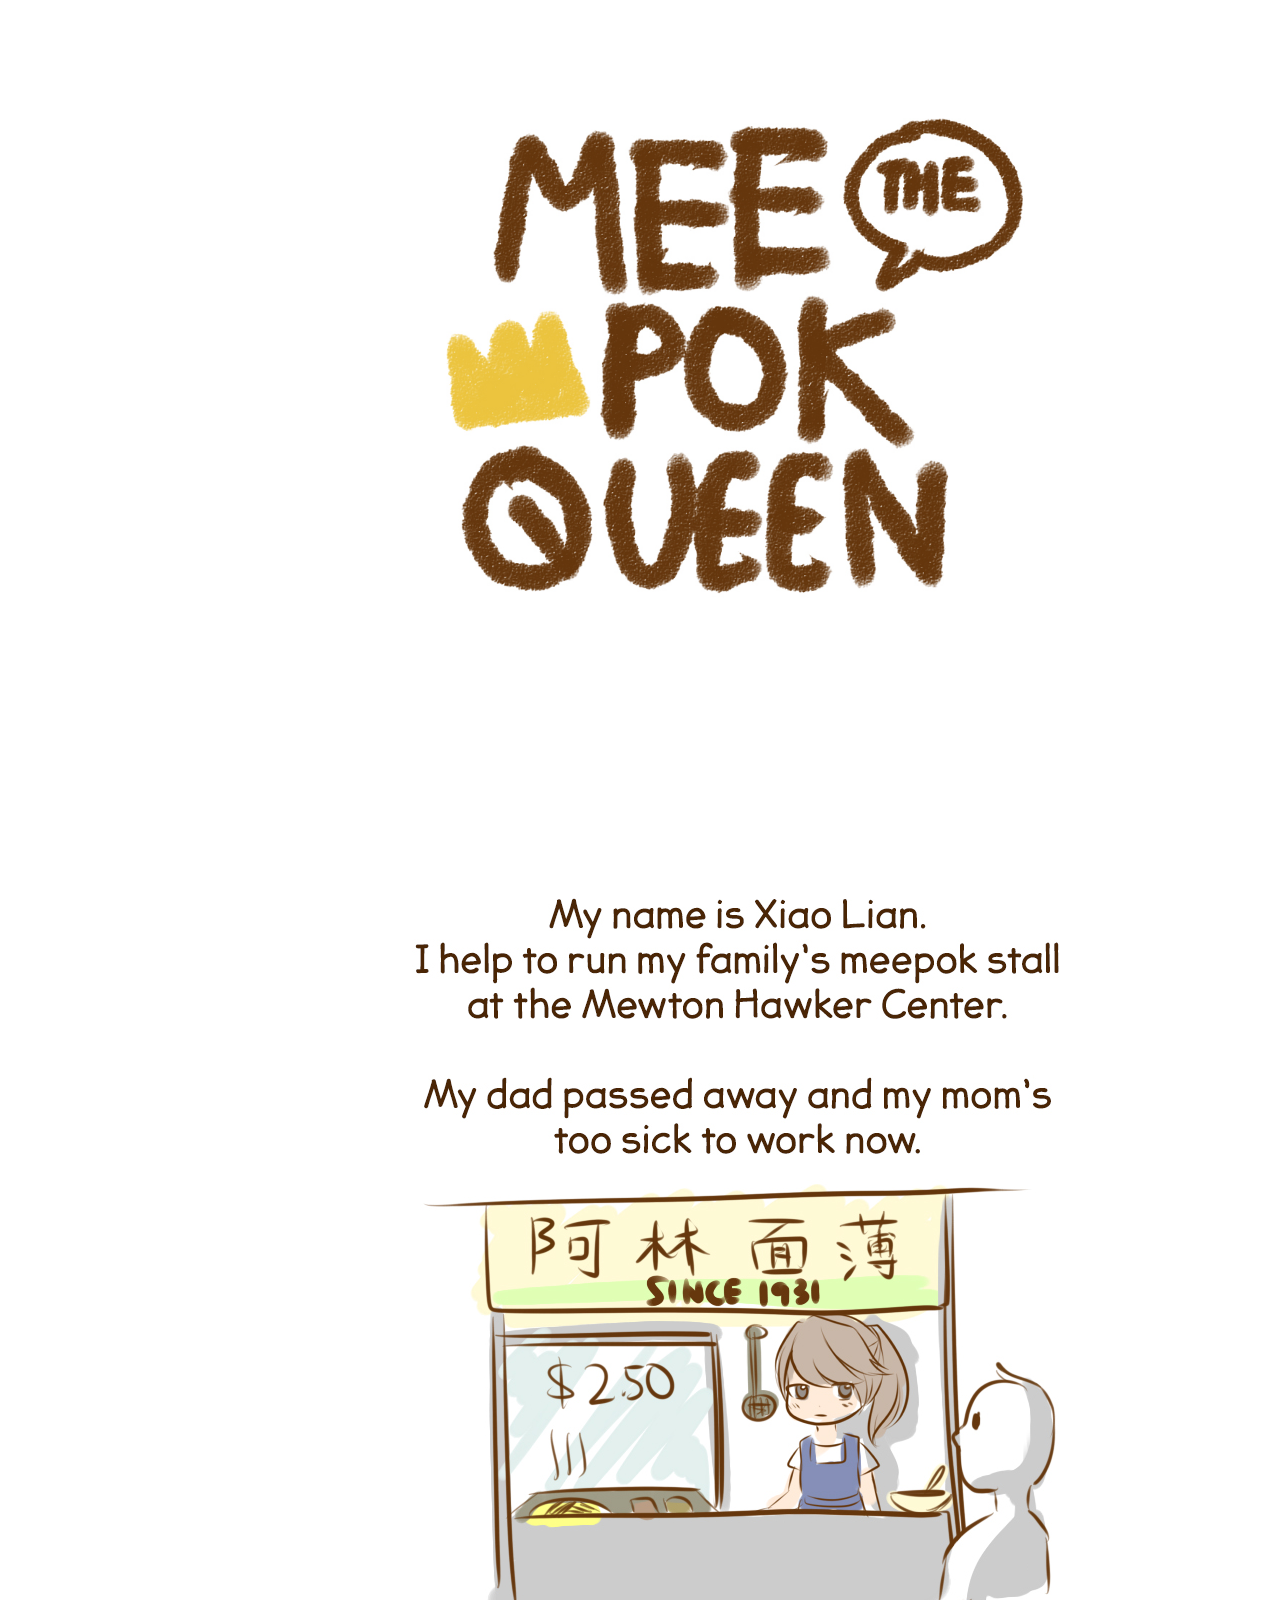
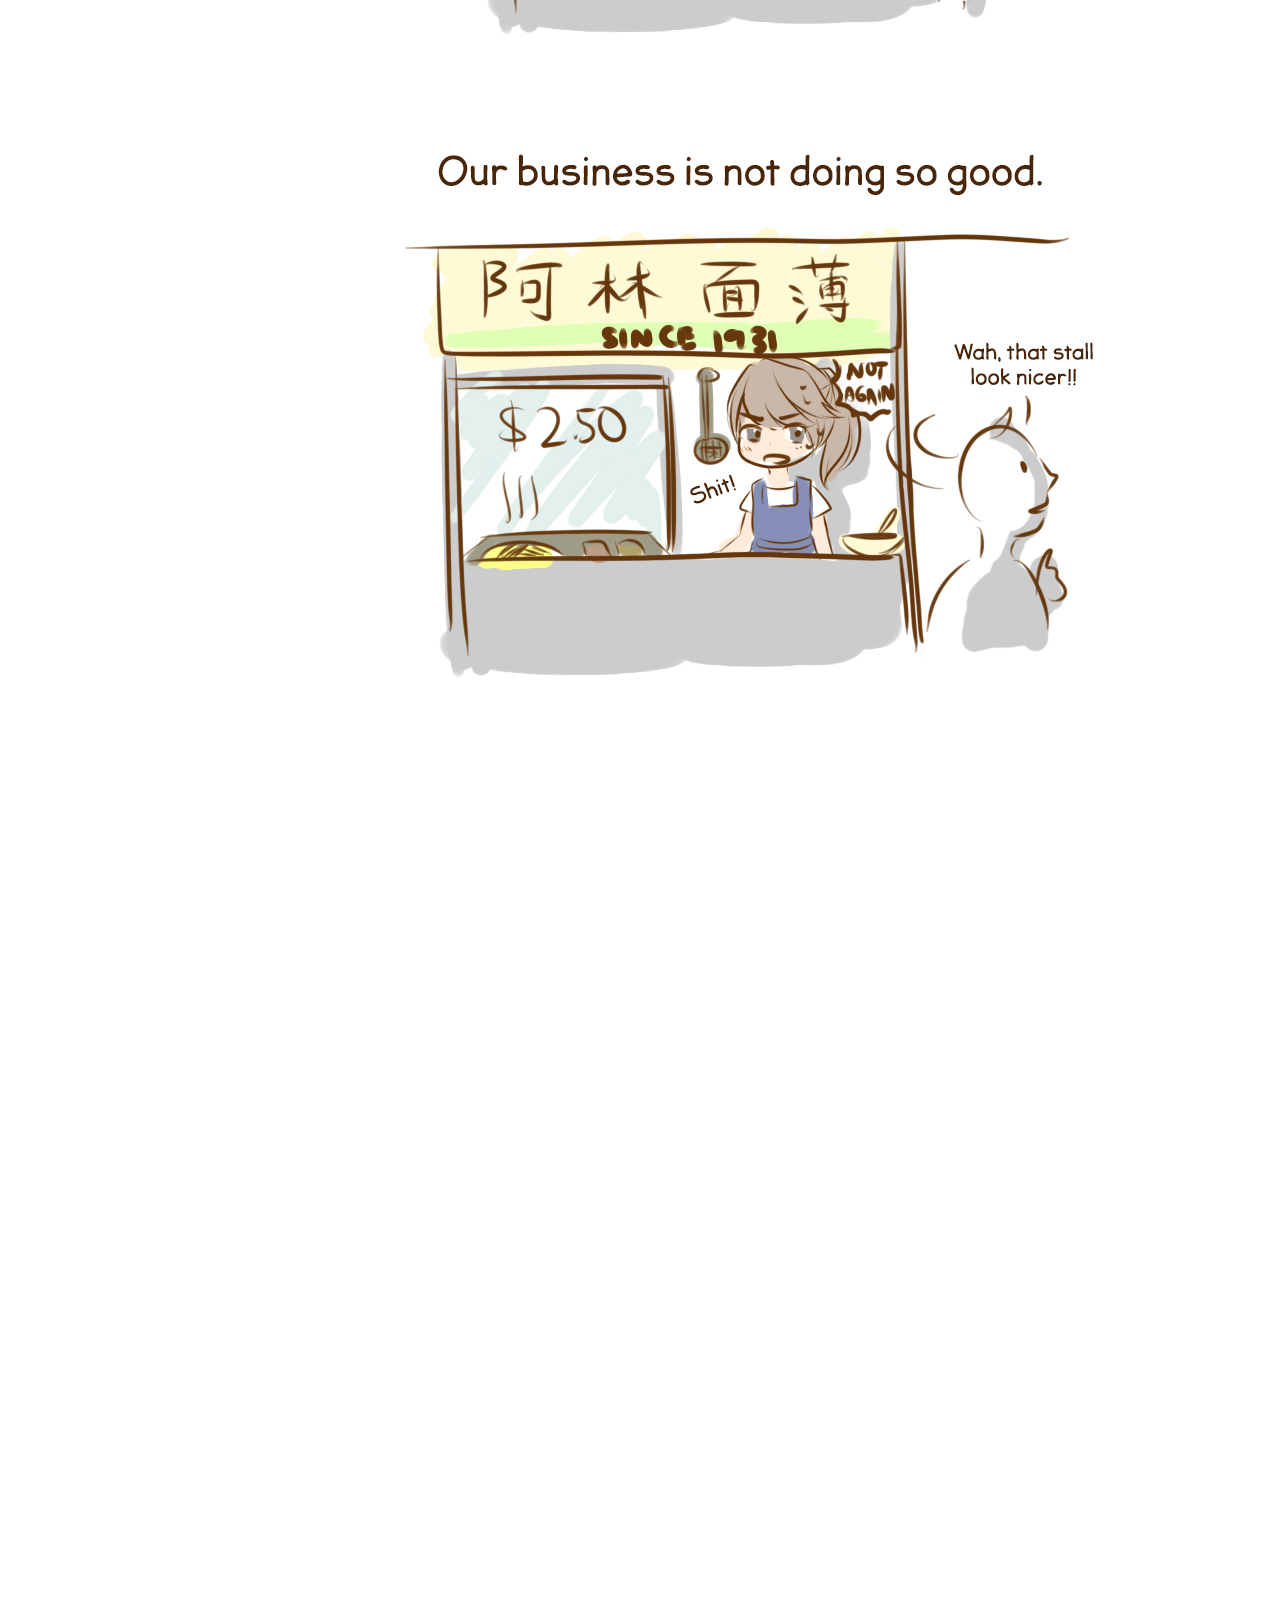
==== WEBSITE/index.html @ 3ce3138d "animations" ====
<!DOCTYPE html PUBLIC "-//W3C//DTD XHTML 1.0 Transitional//EN" "http://www.w3.org/TR/xhtml1/DTD/xhtml1-transitional.dtd">
<html xmlns="http://www.w3.org/1999/xhtml">
<head>
<link rel="stylesheet" href="_css/animate.css">

<meta http-equiv="Content-Type" content="text/html; charset=UTF-8" />
<title>Meepok Queen</title>
<style type="text/css">
@font-face {
	font-family: jollygoodsans;
	src: url(_font/JollyGoodSans-Basic.otf) format("opentype");
}

body {
	font: 14pt jollygoodsans;
	color:#600;
}

a {
	color: #600;
}

#apDiv1 {
	position: absolute;
	width: 200px;
	height: 115px;
	z-index: 1;
	left: 435px;
	top: 89px;
}
#apDiv2 {
	position: absolute;
	width: 200px;
	height: 115px;
	z-index: 2;
	left: 332px;
	top: 819px;
}
#apDiv3 {
	position: absolute;
	width: 200px;
	height: 115px;
	z-index: 3;
	left: 342px;
	top: 2404px;
}
#apDiv4 {
	position: absolute;
	width: 200px;
	height: 115px;
	z-index: 4;
	left: 346px;
	top: 4426px;
}
#apDiv5 {
	position: absolute;
	width: 200px;
	height: 115px;
	z-index: 5;
	left: 352px;
	top: 5720px;
}
#apDiv6 {
	position: absolute;
	width: 200px;
	height: 115px;
	z-index: 6;
	left: 359px;
	top: 6768px;
}
#apDiv7 {
	position: absolute;
	width: 200px;
	height: 115px;
	z-index: 7;
	top: 7940px;
	left: 428px;
}
#apDiv8 {
	position: absolute;
	width: 200px;
	height: 115px;
	z-index: 8;
	top: 9606px;
	left: 414px;
}
#apDiv9 {
	position: absolute;
	width: 200px;
	height: 115px;
	z-index: 9;
	top: 11749px;
	left: 382px;
}
#apDiv10 {
	position: absolute;
	width: 200px;
	height: 115px;
	z-index: 10;
	top: 12691px;
	left: 399px;
}

#apDiv11 {
	position: absolute;
	width: 200px;
	height: 115px;
	z-index: 11;
	left: 946px;
	top: 7172px;
}
#apDiv12 {
	position: absolute;
	width: 200px;
	height: 115px;
	z-index: 12;
	left: 447px;
	top: 16434px;
}
#apDiv13 {
	position: absolute;
	width: 200px;
	height: 115px;
	z-index: 13;
	left: 429px;
	top: 26313px;
}
#apDiv14 {
	position: absolute;
	width: 200px;
	height: 115px;
	z-index: 14;
	left: 428px;
	top: 28993px;
}
#apDiv15 {
	position: absolute;
	width: 200px;
	height: 115px;
	z-index: 15;
	left: 449px;
	top: 30645px;
}
#apDiv16 {
	position: absolute;
	width: 200px;
	height: 115px;
	z-index: 16;
	left: 453px;
	top: 34413px;
}
#apDiv17 {
	position: absolute;
	width: 200px;
	height: 115px;
	z-index: 17;
	left: 426px;
	top: 42180px;
}
#apDiv18 {
	position: absolute;
	width: 200px;
	height: 115px;
	z-index: 18;
	top: 36500px;
	left: 0px;
}
#apDiv19 {
	position: absolute;
	width: 200px;
	height: 115px;
	z-index: 19;
	left: 428px;
	top: 32px;
}
#apDiv20 {
	position: absolute;
	width: 284px;
	height: 164px;
	z-index: 1;
	left: 489px;
	top: 389px;
	background-color: white;
}
#apDiv21 {
	position: absolute;
	width: 200px;
	height: 115px;
	z-index: 18;
	left: 508px;
	top: 3463px;
}
#apDiv22 {
	position: absolute;
	width: 200px;
	height: 115px;
	z-index: 19;
	top: 3697px;
	left: 705px;
}
#apDiv23 {
	position: absolute;
	width: 200px;
	height: 115px;
	z-index: 20;
	top: 3801px;
	left: 377px;
}
#apDiv24 {
	position: absolute;
	width: 200px;
	height: 115px;
	z-index: 21;
	top: 4225px;
	left: 502px;
}
#apDiv25 {
	position: absolute;
	width: 200px;
	height: 115px;
	z-index: 22;
	top: 6758px;
	left: 400px;
}
#apDiv26 {
	position: absolute;
	width: 200px;
	height: 115px;
	z-index: 23;
	left: 766px;
	top: 6858px;
}
#apDiv27 {
	position: absolute;
	width: 200px;
	height: 115px;
	z-index: 24;
	left: 435px;
	top: 7656px;
}
#apDiv28 {
	position: absolute;
	width: 200px;
	height: 115px;
	z-index: 25;
	top: 6469px;
	left: 833px;
}
#apDiv29 {
	position: absolute;
	width: 200px;
	height: 115px;
	z-index: 26;
	top: 6196px;
	left: 363px;
}
#apDiv30 {
	position: absolute;
	width: 200px;
	height: 115px;
	z-index: 27;
	top: 12230px;
	left: 675px;
}
#apDiv31 {
	position: absolute;
	width: 200px;
	height: 115px;
	z-index: 28;
	top: 11823px;
	left: 714px;
}
#apDiv32 {
	position: absolute;
	width: 200px;
	height: 115px;
	z-index: 29;
	top: 15017px;
	left: 416px;
}
#apDiv33 {
	position: absolute;
	width: 200px;
	height: 115px;
	z-index: 30;
	top: 11613px;
	left: 376px;
}
#apDiv34 {
	position: absolute;
	width: 200px;
	height: 115px;
	z-index: 31;
	top: 13928px;
	left: 412px;
}
#apDiv35 {
	position: absolute;
	width: 200px;
	height: 115px;
	z-index: 32;
	top: 14186px;
	left: 414px;
}
#apDiv36 {
	position: absolute;
	width: 200px;
	height: 115px;
	z-index: 33;
	left: 1632px;
	top: 12890px;
}
#apDiv37 {
	position: absolute;
	width: 200px;
	height: 115px;
	z-index: 34;
	left: 442px;
	top: 15523px;
}
#apDiv38 {
	position: absolute;
	width: 184px;
	height: 82px;
	z-index: 35;
	top: 15700px;
	left: 522px;
	background-color: #FFFFFF;
	font-size: 44pt;
	font-family: simhei;
}
#apDiv39 {
	position: absolute;
	width: 200px;
	height: 115px;
	z-index: 36;
	top: 27102px;
	left: 476px;
}
#apDiv40 {
	position: absolute;
	width: 200px;
	height: 115px;
	z-index: 37;
	top: 27194px;
	left: 654px;
}
#apDiv41 {
	position: absolute;
	width: 200px;
	height: 115px;
	z-index: 38;
	top: 27488px;
	left: 1034px;
}
#apDiv42 {
	position: absolute;
	width: 802px;
	height: 529px;
	z-index: 30;
	left: 434px;
	top: 27048px;
	background-color: #FFFFFF;
}
#apDiv43 {
	position: absolute;
	width: 200px;
	height: 115px;
	z-index: 39;
	left: 432px;
	top: 17604px;
}
#apDiv44 {
	position: absolute;
	width: 200px;
	height: 115px;
	z-index: 40;
	left: 472px;
	top: 18514px;
}
#apDiv45 {
	position: absolute;
	width: 200px;
	height: 115px;
	z-index: 41;
	left: 444px;
	top: 20204px;
}
#apDiv46 {
	position: absolute;
	width: 200px;
	height: 115px;
	z-index: 42;
	left: 438px;
	top: 21186px;
}
#apDiv47 {
	position: absolute;
	width: 200px;
	height: 115px;
	z-index: 43;
	left: 468px;
	top: 22600px;
}
#apDiv48 {
	position: absolute;
	width: 200px;
	height: 115px;
	z-index: 44;
	left: 456px;
	top: 23588px;
}
#apDiv49 {
	position: absolute;
	width: 200px;
	height: 115px;
	z-index: 45;
	left: 586px;
	top: 24614px;
}
#apDiv50 {
	position: absolute;
	width: 200px;
	height: 115px;
	z-index: 46;
	left: 498px;
	top: 25166px;
}
#apDiv51 {
	position: absolute;
	width: 200px;
	height: 115px;
	z-index: 47;
	left: 455px;
	top: 29057px;
}
#apDiv52 {
	position: absolute;
	width: 200px;
	height: 115px;
	z-index: 48;
	left: 455px;
	top: 30000px;
}
#apDiv53 {
	position: absolute;
	width: 200px;
	height: 115px;
	z-index: 49;
	left: 455px;
	top: 31000px;
}
#apDiv54 {
	position: absolute;
	width: 200px;
	height: 115px;
	z-index: 50;
	left: 463px;
	top: 32192px;
}
#apDiv55 {
	position: absolute;
	width: 200px;
	height: 115px;
	z-index: 51;
	left: 455px;
	top: 34000px;
}
#apDiv56 {
	position: absolute;
	width: 200px;
	height: 115px;
	z-index: 52;
	left: 455px;
	top: 35500px;
}
#apDiv57 {
	position: absolute;
	width: 200px;
	height: 115px;
	z-index: 53;
	left: 455px;
	top: 37000px;
}
#apDiv58 {
	position: absolute;
	width: 200px;
	height: 115px;
	z-index: 54;
	left: 455px;
	top: 38500px;
}
#apDiv59 {
	position: absolute;
	width: 200px;
	height: 115px;
	z-index: 55;
	left: 455px;
	top: 39800px;
}
#apDiv60 {
	position: absolute;
	width: 200px;
	height: 115px;
	z-index: 56;
	left: 455px;
	top: 41000px;
}
#apDiv61 {
	position: absolute;
	width: 200px;
	height: 115px;
	z-index: 57;
	left: 340px;
	top: 1736px;
}
#apDiv62 {
	position: absolute;
	width: 200px;
	height: 115px;
	z-index: 58;
	left: 483px;
	top: 8636px;
}
</style>
<script type="text/javascript" src="_scripts/jQuery.js"> </script>
<script type="text/javascript" src="_scripts/ion.sound.min.js"> </script>
<script type="text/javascript"> 
//FUNCTION to update viewport location
function updateScroll() {
	minTop = $(document).scrollTop();
	maxTop = minTop + $(window).height();
	minLeft = $(document).scrollLeft();
	maxLeft = minLeft + $(window).width();
}

//FUNCTION that returns true if entire div is in viewport
function appears(div) {
	var ele = $("#"+div);
    if (
        (ele.offset().top >= minTop && ele.offset().top + ele.height() < maxTop) &&
        (ele.offset().left >= minLeft && ele.offset().left + ele.width() < maxLeft)
    ){
		return true;
	}
	else {
		return false;
	}
}

//FUNCTION to trigger sounds once
function soundTrig(div,sound) {
	//Generate namespace based on div and sound name
	var ns = "scroll."+div+sound;
	//Bind scroll function with unique namespace (scroll.divsound)
	$(window).bind(ns, function() {
	   //Check if the top of the div has been reached. If so, then...
	   if( appears(div) ) {
		   //Play sound
		   ion.sound.play(sound);
		   //Unbind this particular scroll function so it does not keep playing
		   $(window).unbind(ns);
	   }
	});
}

//Establish variables for scroll locations
var minTop, maxTop, minLeft, maxLeft;
//Bind updateScroll to fire every time user scrolls
$(window).scroll(updateScroll);

//Sound files specified here. Put all sounds in a subfolder of _sounds/ , they should all be mp3s.
//My sounds were from: http://www.freesound.org/people/Spol/sounds/77199/ and http://www.freesound.org/people/Npeo/sounds/203121/

ion.sound({
    sounds: [
        //EDIT THIS PART. Each sound needs to have its own entry, as below.  If a sound is from the file "hiphop.mp3", the name is simply "hiphop" (without the .mp3)
		{
            name: "hiphop",
            volume: 0.5,
            preload: true
        },
		//Hiphop sound entry ends above this line.
		{
            name: "meow",
            volume: 0.5,
            preload: true
        }
		//Meow sound entry ends above this line. 
    ],
    volume: 0.5,
    path: "_sounds/",
    preload: true
});

//EDIT THIS PART- adding the line soundTrig("testingdiv","hiphop"); tells the script to play "hiphop.mp3" when the div with id "testingdiv" is scrolled to.
//Note that you should NOT put the # when specifying the div, and should NOT put the .mp3 when specifying the sound file
soundTrig("apDiv1","hiphop");
soundTrig("apDiv2","meow");
soundTrig("apDiv3","meow");

</script>
</head>

<body>
<div id="hi">
<div id="apDiv1" class="wow rollIn"><img src="_images/MeePok Queen Title.jpg" width="591" height="557" /></div>
<div id="apDiv2" class="wow fadeIn" data-wow-offset="50" data-wow-duration="1.2s"><img src="_images/1.jpg" width="818" height="1546" /></div>
<div id="apDiv61" class="wow fadeIn"><img src="_images/2.jpg" width="818" height="586" /></div>
<div id="apDiv3" class="wow fadeIn"><img src="_images/Animated Queue/animated queue 1.jpg" width="818" height="1961" /></div>
<div id="apDiv21" class="wow fadeInUp"><img src="_images/Animated Queue/animated queue 2.png" /></div>
<div id="apDiv22" class="wow fadeInUp"><img src="_images/Animated Queue/animated queue 3.png" /></div>
<div id="apDiv23" class="wow fadeInLeft" data-wow-delay="1s"><img src="_images/Animated Queue/animated queue 4.png" /></div>
<div id="apDiv24" class="wow fadeInUp" data-wow-delay="0.3s"><img src="_images/Animated Queue/animated queue 5.png" /></div>
<div id="apDiv4" class="wow fadeIn" data-wow-offset="50" data-wow-duration="1.2s"><img src="_images/3.jpg" width="818" height="1241" /></div>
<div id="apDiv5" class="wow fadeIn" data-wow-offset="50" data-wow-duration="1.2s"><img src="_images/Animated Damnit Bong/Animated dammnitbong.jpg" width="818" height="977" /></div>
<div id="apDiv28" class="wow tada"><img src="_images/Animated Damnit Bong/Bong.png" /></div>
<div id="apDiv29" class="wow tada"><img src="_images/Animated Damnit Bong/Impact.png" /></div>
<div id="apDiv6" class="wow fadeIn" data-wow-offset="50" data-wow-duration="1.2s"><img src="_images/Animated Ghost/animated ghost.jpg" width="818" height="983" /></div>
<div id="apDiv25" class="wow fadeIn" data-wow-duration="1.3s"><img src="_images/Animated Ghost/myfamilymeepok.png" /></div>
<div id="apDiv26" class="wow fadeIn" data-wow-duration="1.5s"><img src="_images/Animated Ghost/is reallysobad meh.png" /></div>
<div id="apDiv27" class="wow fadeIn" data-wow-offset="50" data-wow-duration="1.5s"><img src="_images/Animated Ghost/whydoi.png" /></div>
<div id="apDiv11" class="wow fadeInUp" data-wow-duration="2s"><img src="_images/Animated Ghost/animated ghost.png" width="181" height="261" /></div>

<div id="apDiv7" class="wow fadeIn" data-wow-offset="50" data-wow-duration="2s"><img src="_images/6.jpg" width="692" height="1595" /></div>
<div id="apDiv62" class="wow hinge" data-wow-offset="50" data-wow-duration="4s"><img src="_images/6.1.jpg" width="621" height="177" /></div>
<div id="apDiv8" class="wow fadeIn" data-wow-offset="50" data-wow-duration="1.2s"><img src="_images/7.jpg" width="740" height="1989" /></div>
<div id="apDiv9" class="wow fadeIn" data-wow-offset="50" data-wow-duration="1.2s"><img src="_images/Animated Spit/Animated Spit.jpg" width="803" height="913" /></div>
<div id="apDiv30" class="wow zoomInLeft" data-wow-offset="100"><img src="_images/Animated Spit/spit.png" /></div>
<div id="apDiv33" class="wow bounceInDown" data-wow-offset="200"><img src="_images/thisisdisgusting.png" /></div>
<div id="apDiv31" class="wow tada" data-wow-offset="100"><img src="_images/Animated Spit/bleaurgh.png" /></div>
<div id="apDiv32" class="wow bounceInDown"><img src="_images/Animated Spit/isthat.png" /></div>
<div id="apDiv34" class="wow bounceInDown"><img src="_images/Animated Spit/WHAT.png" /></div>
<div id="apDiv35" class="wow fadeIn"><img src="_images/Animated Spit/what2.png" /></div>
<div id="apDiv37" class="wow fadeIn"><img src="_images/Animated Spit/what3.png" /></div>
<div id="apDiv38" class="wow pulse" data-wow-iteration="3"> 你好！</div>
<div id="apDiv10" class="wow fadeIn" data-wow-duration="1.2s"><img src="_images/9.jpg" width="782" height="1183" /></div>
<div id="apDiv12" class="wow fadeIn" data-wow-duration="1.5s"><img src="_images/meepokqueen3_01.jpg" width="794" height="834" /></div>
<div id="apDiv43" class="wow fadeIn"><img src="_images/meepokqueen3_02.jpg" width="813" height="660" /></div>
<div id="apDiv44" class="wow fadeIn"><img src="_images/meepokqueen3_03.jpg" width="765" height="1356" /></div>
<div id="apDiv45" class="wow fadeIn"><img src="_images/meepokqueen3_04.jpg" width="818" height="807" /></div>
<div id="apDiv46" class="wow fadeIn"><img src="_images/meepokqueen3_05.jpg" width="818" height="1082" /></div>
<div id="apDiv47" class="wow fadeIn"><img src="_images/meepokqueen3_06.jpg" width="818" height="751" /></div>
<div id="apDiv48" class="wow fadeIn"><img src="_images/meepokqueen3_07.jpg" width="818" height="817" /></div>
<div id="apDiv49" class="wow fadeIn"><img src="_images/meepokqueen3_08.jpg" width="527" height="408" /></div>
<div id="apDiv50" class="wow fadeIn"><img src="_images/meepokqueen3_09.jpg" width="716" height="821" /></div>
<div id="apDiv13" class="wow fadeIn" data-wow-duration="1.2s"><img src="_images/meepokqueen4.jpg" width="818" height="2577" /></div>
<div id="apDiv42"></div>
<div id="apDiv39" class="wow fadeInDown" data-wow-offset ="50"data-wow-duration="1.2s"><img src="_images/Animated Ramly Appears/1.png" /></div>
<div id="apDiv40" class="wow bounceInDown" data-wow-offset ="100"data-wow-duration="1.7s" ><img src="_images/Animated Ramly Appears/2.png" /></div>
<div id="apDiv41" class="wow fadeInDown" data-wow-offset ="150"data-wow-duration="1.9s"><img src="_images/Animated Ramly Appears/3.png" /></div>
<div id="apDiv51" class="wow fadeIn"><img src="_images/meepokqueen5_01.jpg" width="818" height="828" /></div>
<div id="apDiv52" class="wow fadeIn"><img src="_images/meepokqueen5_02.jpg" width="818" height="828" /></div>
<div id="apDiv53" class="wow fadeIn"><img src="_images/meepokqueen5_03.jpg" width="818" height="925" /></div>
<div id="apDiv54" class="wow fadeIn"><img src="_images/meepokqueen6_01.jpg" width="818" height="1477" /></div>
<div id="apDiv55" class="wow fadeIn"><img src="_images/meepokqueen6_02.jpg" width="818" height="1097" /></div>
<div id="apDiv56" class="wow fadeIn"><img src="_images/meepokqueen6_03.jpg" width="818" height="1056" /></div>
<div id="apDiv57" class="wow fadeIn"><img src="_images/meepokqueen7_01.jpg" width="818" height="1027" /></div>
<div id="apDiv58" class="wow fadeIn"><img src="_images/meepokqueen7_02.jpg" width="818" height="1027" /></div>
<div id="apDiv59" class="wow fadeIn"><img src="_images/meepokqueen7_03.jpg" width="818" height="1027" /></div>
<div id="apDiv60" class="wow fadeIn"><img src="_images/meepokqueen7_04.jpg" width="818" height="1027" /></div>

<div id="apDiv17" class="wow fadeIn" data-wow-offset="50" data-wow-duration="1.2s"><img src="_images/makethechoice.jpg" width="818" height="701" />
  <div id="apDiv20" class="wow fadeInDown" data-wow-delay="1.8s">
  	<a href="branch1.html">a) I have to take care of my mother.</a><P>
  	<a href="branch2.html">b) I must study for 'A' Levels.</a><P>
  	<a href="branch3.html">c) I need to continue operating my meepok stall.</a>
  
  </div>
</div>

</div>

<script src="_js/wow.min.js"></script>

<script>
new WOW().init();
</script>
</body>


</html>
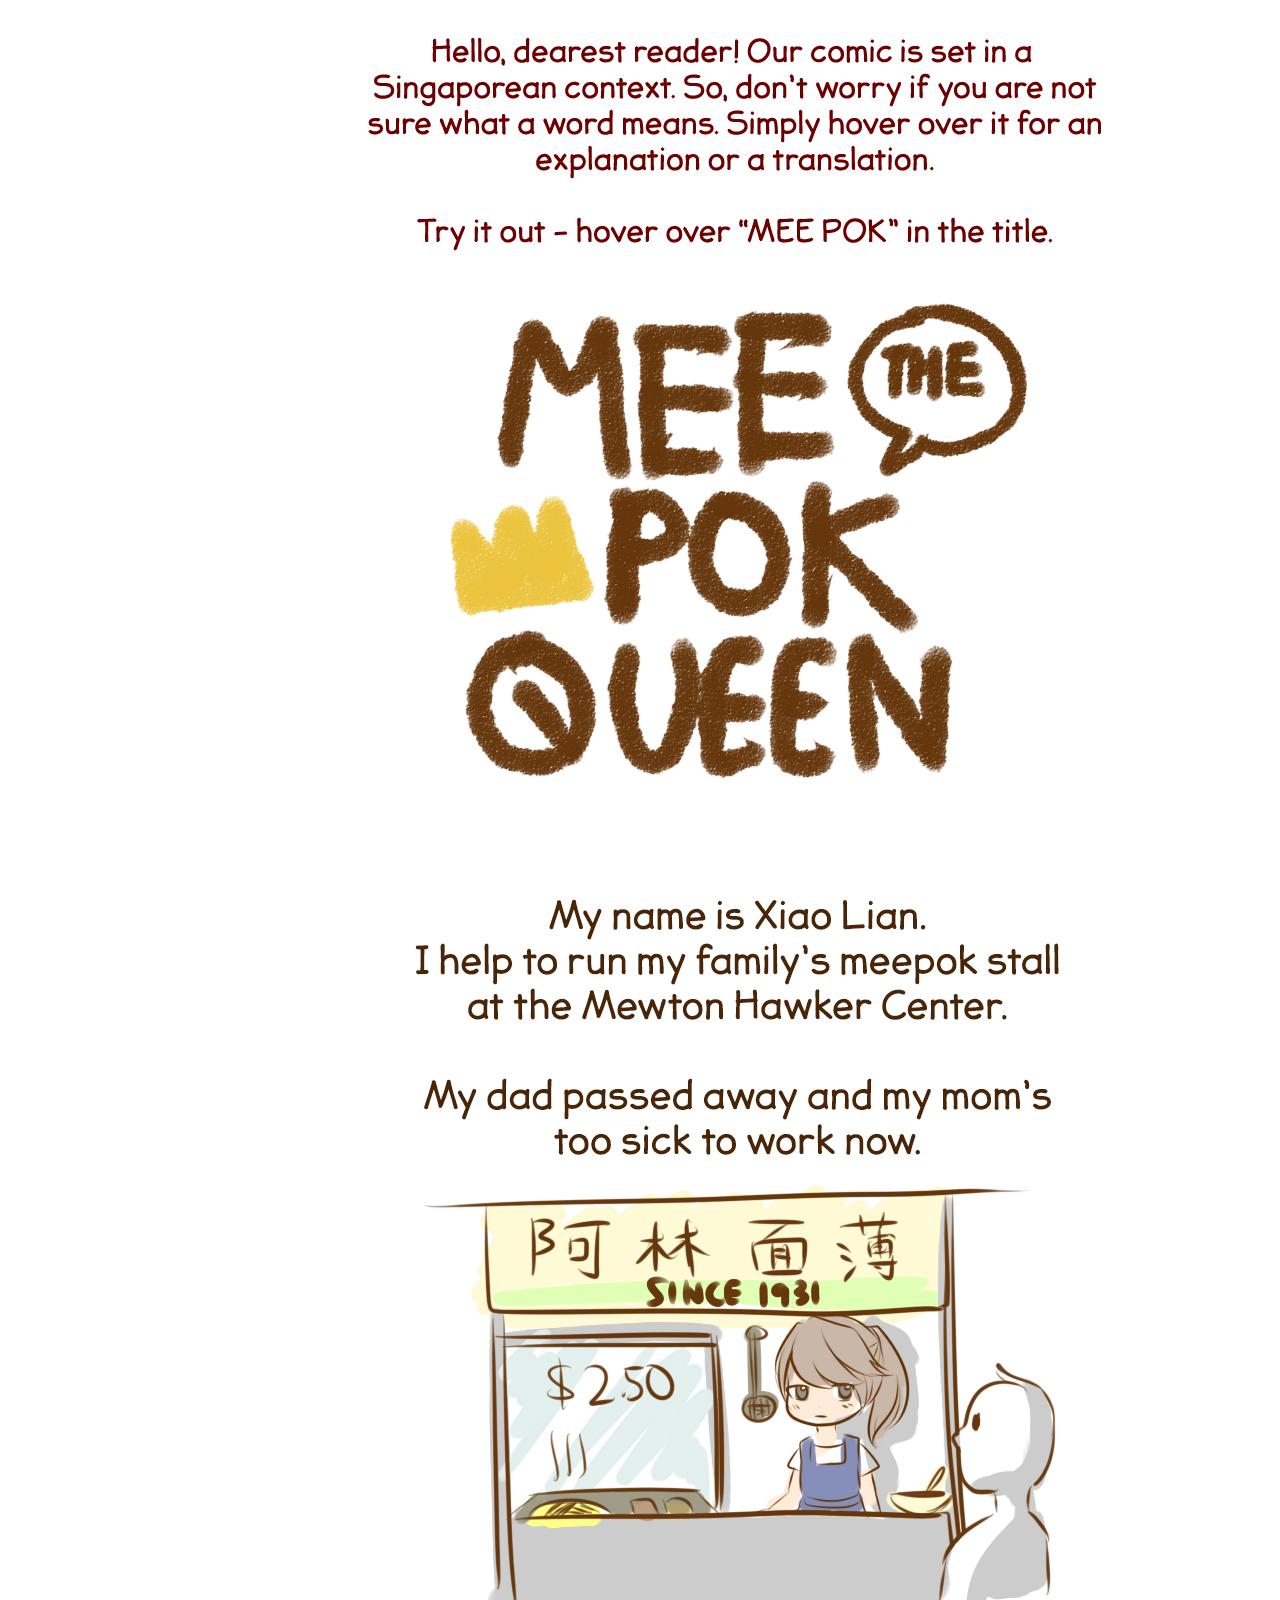
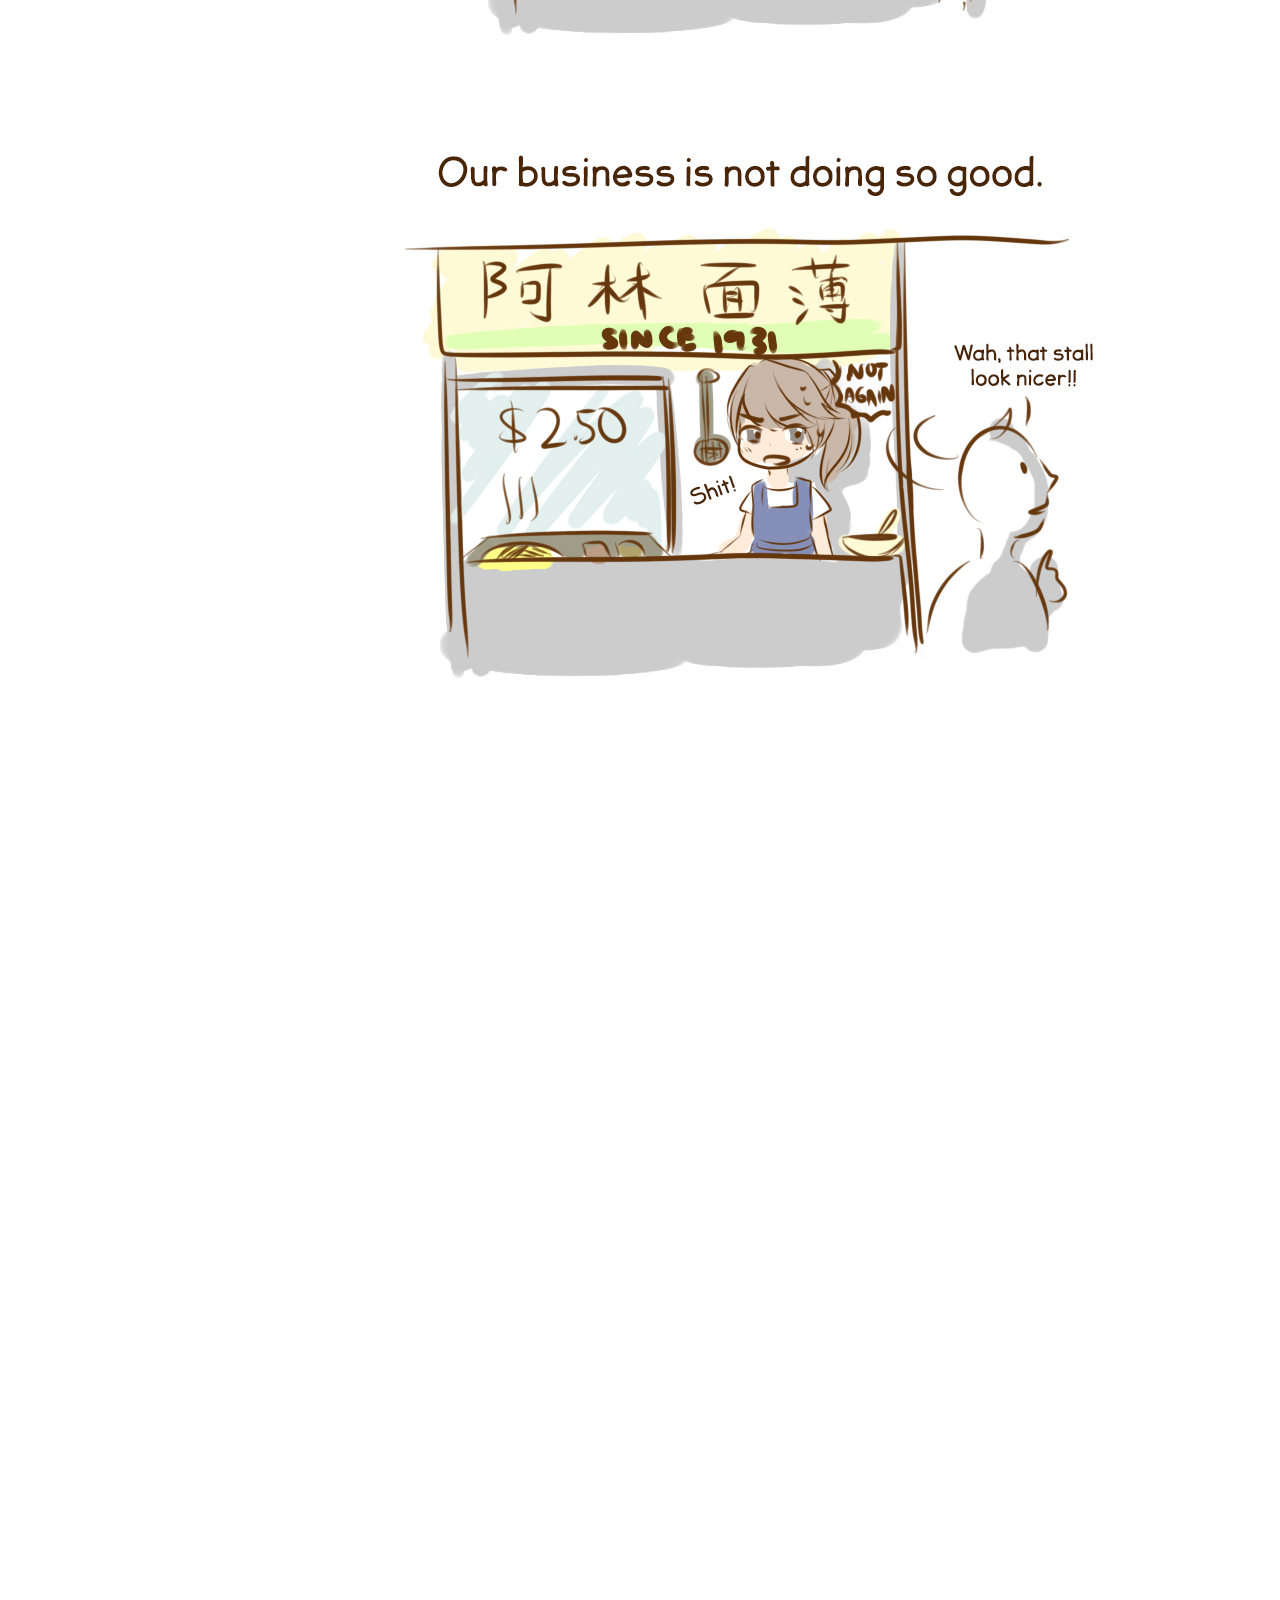
==== commit b54149c3: "branchmerged 2, tooltips and some website edits" ====
--- a/WEBSITE/index.html
+++ b/WEBSITE/index.html
@@ -2,6 +2,7 @@
 <html xmlns="http://www.w3.org/1999/xhtml">
 <head>
 <link rel="stylesheet" href="_css/animate.css">
+<link rel="stylesheet" href="_css/hint.min.css" />
 
 <meta http-equiv="Content-Type" content="text/html; charset=UTF-8" />
 <title>Meepok Queen</title>
@@ -12,7 +13,7 @@
 }
 
 body {
-	font: 14pt jollygoodsans;
+	font: 15pt jollygoodsans;
 	color:#600;
 }
 
@@ -25,8 +26,8 @@
 	width: 200px;
 	height: 115px;
 	z-index: 1;
-	left: 435px;
-	top: 89px;
+	left: 439px;
+	top: 274px;
 }
 #apDiv2 {
 	position: absolute;
@@ -34,7 +35,7 @@
 	height: 115px;
 	z-index: 2;
 	left: 332px;
-	top: 819px;
+	top: 820px;
 }
 #apDiv3 {
 	position: absolute;
@@ -511,7 +512,7 @@
 	width: 200px;
 	height: 115px;
 	z-index: 57;
-	left: 340px;
+	left: 333px;
 	top: 1736px;
 }
 #apDiv62 {
@@ -519,8 +520,89 @@
 	width: 200px;
 	height: 115px;
 	z-index: 58;
-	left: 483px;
-	top: 8636px;
+	left: 473px;
+	top: 8631px;
+}
+#apDiv63 {
+	position: absolute;
+	width: 200px;
+	height: 115px;
+	z-index: 59;
+	left: 427px;
+	top: 28032px;
+}
+#apDiv64 {
+	position: absolute;
+	width: 200px;
+	height: 115px;
+	z-index: 60;
+	left: 852px;
+	top: 10040px;
+}
+#apDiv65 {
+	position: absolute;
+	width: 200px;
+	height: 115px;
+	z-index: 61;
+	left: 802px;
+	top: 2618px;
+}
+#apDiv66 {
+	position: absolute;
+	width: 160px;
+	height: 79px;
+	z-index: 62;
+	left: 823px;
+	top: 30436px;
+}
+#apDiv67 {
+	position: absolute;
+	width: 200px;
+	height: 115px;
+	z-index: 63;
+	left: 541px;
+	top: 37142px;
+}
+#apDiv68 {
+	position: absolute;
+	width: 452px;
+	height: 326px;
+	z-index: 64;
+	left: 482px;
+	top: 301px;
+}
+#apDiv69 {
+	position: absolute;
+	width: 200px;
+	height: 115px;
+	z-index: 65;
+	left: 327px;
+	top: 14px;
+}
+#apDiv70 {
+	position: absolute;
+	width: 510px;
+	height: 167px;
+	z-index: 66;
+	left: 520px;
+	top: 8640px;
+	background-color: #FFFFFF;
+}
+#apDiv71 {
+	position: absolute;
+	width: 200px;
+	height: 115px;
+	z-index: 66;
+	left: 892px;
+	top: 2504px;
+}
+#apDiv72 {
+	position: absolute;
+	width: 200px;
+	height: 115px;
+	z-index: 67;
+	left: 510px;
+	top: 15686px;
 }
 </style>
 <script type="text/javascript" src="_scripts/jQuery.js"> </script>
@@ -576,17 +658,37 @@
     sounds: [
         //EDIT THIS PART. Each sound needs to have its own entry, as below.  If a sound is from the file "hiphop.mp3", the name is simply "hiphop" (without the .mp3)
 		{
-            name: "hiphop",
+            name: "crowdtalking",
             volume: 0.5,
             preload: true
         },
 		//Hiphop sound entry ends above this line.
 		{
-            name: "meow",
+            name: "whack",
+            volume: 1.0,
+            preload: true
+        },
+		//Meow sound entry ends above this line. 
+	   {
+            name: "slurp",
             volume: 0.5,
             preload: true
+        },
+		/*{
+            name: "spit",
+            volume: 0.5,
+            preload: true
+        },*/
+		{
+            name: "cameraclicks",
+            volume: 0.5,
+            preload: true
+        },
+		{
+            name: "pop",
+            volume: 1.0,
+            preload: true
         }
-		//Meow sound entry ends above this line. 
     ],
     volume: 0.5,
     path: "_sounds/",
@@ -595,25 +697,31 @@
 
 //EDIT THIS PART- adding the line soundTrig("testingdiv","hiphop"); tells the script to play "hiphop.mp3" when the div with id "testingdiv" is scrolled to.
 //Note that you should NOT put the # when specifying the div, and should NOT put the .mp3 when specifying the sound file
-soundTrig("apDiv1","hiphop");
-soundTrig("apDiv2","meow");
-soundTrig("apDiv3","meow");
+soundTrig("apDiv65","crowdtalking");
+soundTrig("apDiv29","whack");
+soundTrig("apDiv64","slurp");
+soundTrig("apDiv30","spit");
+soundTrig("apDiv63","cameraclicks");
+soundTrig("apDiv66","pop");
+soundTrig("apDiv67","crowdtalking");
 
 </script>
 </head>
 
 <body>
 <div id="hi">
-<div id="apDiv1" class="wow rollIn"><img src="_images/MeePok Queen Title.jpg" width="591" height="557" /></div>
-<div id="apDiv2" class="wow fadeIn" data-wow-offset="50" data-wow-duration="1.2s"><img src="_images/1.jpg" width="818" height="1546" /></div>
-<div id="apDiv61" class="wow fadeIn"><img src="_images/2.jpg" width="818" height="586" /></div>
-<div id="apDiv3" class="wow fadeIn"><img src="_images/Animated Queue/animated queue 1.jpg" width="818" height="1961" /></div>
+<div id="apDiv69" class="wow fadeInDown"><img src="_images/preface.png" /></div>
+<div id="apDiv1" class="wow fadeInUp"><img src="_images/MeePok Queen Title.jpg" width="591" height="557" /></div>
+<div id="apDiv68" class="hint--rounded hint--top" data-hint="A popular Singapore noodle dish, served with minced meat, meatballs, fishcake and lettuce."></div>
+<div id="apDiv2" class="wow fadeIn" data-wow-offset="50" data-wow-duration="2.0s"><img src="_images/1.jpg" width="818" height="1546" /></div>
+<div id="apDiv3" class="wow fadeIn"><img src="_images/Animated Queue/animated queue 1.jpg" width="818" height="1961" /></div><div id="apDiv65"></div>
+<div id="apDiv71" class="hint--rounded hint--top" data-hint="Another Singaporean noodle dish, served with meat dumplings."></div>
 <div id="apDiv21" class="wow fadeInUp"><img src="_images/Animated Queue/animated queue 2.png" /></div>
 <div id="apDiv22" class="wow fadeInUp"><img src="_images/Animated Queue/animated queue 3.png" /></div>
 <div id="apDiv23" class="wow fadeInLeft" data-wow-delay="1s"><img src="_images/Animated Queue/animated queue 4.png" /></div>
 <div id="apDiv24" class="wow fadeInUp" data-wow-delay="0.3s"><img src="_images/Animated Queue/animated queue 5.png" /></div>
-<div id="apDiv4" class="wow fadeIn" data-wow-offset="50" data-wow-duration="1.2s"><img src="_images/3.jpg" width="818" height="1241" /></div>
-<div id="apDiv5" class="wow fadeIn" data-wow-offset="50" data-wow-duration="1.2s"><img src="_images/Animated Damnit Bong/Animated dammnitbong.jpg" width="818" height="977" /></div>
+<div id="apDiv4" class="wow fadeIn"data-wow-duration="1.2s"><img src="_images/3.jpg" width="818" height="1241" /></div>
+<div id="apDiv5" class="wow fadeIn" data-wow-duration="1.2s"><img src="_images/Animated Damnit Bong/Animated dammnitbong.jpg" width="818" height="977" /></div>
 <div id="apDiv28" class="wow tada"><img src="_images/Animated Damnit Bong/Bong.png" /></div>
 <div id="apDiv29" class="wow tada"><img src="_images/Animated Damnit Bong/Impact.png" /></div>
 <div id="apDiv6" class="wow fadeIn" data-wow-offset="50" data-wow-duration="1.2s"><img src="_images/Animated Ghost/animated ghost.jpg" width="818" height="983" /></div>
@@ -621,9 +729,8 @@
 <div id="apDiv26" class="wow fadeIn" data-wow-duration="1.5s"><img src="_images/Animated Ghost/is reallysobad meh.png" /></div>
 <div id="apDiv27" class="wow fadeIn" data-wow-offset="50" data-wow-duration="1.5s"><img src="_images/Animated Ghost/whydoi.png" /></div>
 <div id="apDiv11" class="wow fadeInUp" data-wow-duration="2s"><img src="_images/Animated Ghost/animated ghost.png" width="181" height="261" /></div>
-
+<div id="apDiv64"></div>
 <div id="apDiv7" class="wow fadeIn" data-wow-offset="50" data-wow-duration="2s"><img src="_images/6.jpg" width="692" height="1595" /></div>
-<div id="apDiv62" class="wow hinge" data-wow-offset="50" data-wow-duration="4s"><img src="_images/6.1.jpg" width="621" height="177" /></div>
 <div id="apDiv8" class="wow fadeIn" data-wow-offset="50" data-wow-duration="1.2s"><img src="_images/7.jpg" width="740" height="1989" /></div>
 <div id="apDiv9" class="wow fadeIn" data-wow-offset="50" data-wow-duration="1.2s"><img src="_images/Animated Spit/Animated Spit.jpg" width="803" height="913" /></div>
 <div id="apDiv30" class="wow zoomInLeft" data-wow-offset="100"><img src="_images/Animated Spit/spit.png" /></div>
@@ -634,6 +741,7 @@
 <div id="apDiv35" class="wow fadeIn"><img src="_images/Animated Spit/what2.png" /></div>
 <div id="apDiv37" class="wow fadeIn"><img src="_images/Animated Spit/what3.png" /></div>
 <div id="apDiv38" class="wow pulse" data-wow-iteration="3"> 你好！</div>
+<div id="apDiv72" class="hint--rounded hint--top" data-hint="Hello!"></div>
 <div id="apDiv10" class="wow fadeIn" data-wow-duration="1.2s"><img src="_images/9.jpg" width="782" height="1183" /></div>
 <div id="apDiv12" class="wow fadeIn" data-wow-duration="1.5s"><img src="_images/meepokqueen3_01.jpg" width="794" height="834" /></div>
 <div id="apDiv43" class="wow fadeIn"><img src="_images/meepokqueen3_02.jpg" width="813" height="660" /></div>
@@ -645,17 +753,20 @@
 <div id="apDiv49" class="wow fadeIn"><img src="_images/meepokqueen3_08.jpg" width="527" height="408" /></div>
 <div id="apDiv50" class="wow fadeIn"><img src="_images/meepokqueen3_09.jpg" width="716" height="821" /></div>
 <div id="apDiv13" class="wow fadeIn" data-wow-duration="1.2s"><img src="_images/meepokqueen4.jpg" width="818" height="2577" /></div>
+<div id="apDiv63"><img src="_images/meepokqueen4_01.jpg" width="818" height="291" /></div>
 <div id="apDiv42"></div>
 <div id="apDiv39" class="wow fadeInDown" data-wow-offset ="50"data-wow-duration="1.2s"><img src="_images/Animated Ramly Appears/1.png" /></div>
 <div id="apDiv40" class="wow bounceInDown" data-wow-offset ="100"data-wow-duration="1.7s" ><img src="_images/Animated Ramly Appears/2.png" /></div>
 <div id="apDiv41" class="wow fadeInDown" data-wow-offset ="150"data-wow-duration="1.9s"><img src="_images/Animated Ramly Appears/3.png" /></div>
 <div id="apDiv51" class="wow fadeIn"><img src="_images/meepokqueen5_01.jpg" width="818" height="828" /></div>
 <div id="apDiv52" class="wow fadeIn"><img src="_images/meepokqueen5_02.jpg" width="818" height="828" /></div>
+<div id="apDiv66"></div>
 <div id="apDiv53" class="wow fadeIn"><img src="_images/meepokqueen5_03.jpg" width="818" height="925" /></div>
 <div id="apDiv54" class="wow fadeIn"><img src="_images/meepokqueen6_01.jpg" width="818" height="1477" /></div>
 <div id="apDiv55" class="wow fadeIn"><img src="_images/meepokqueen6_02.jpg" width="818" height="1097" /></div>
 <div id="apDiv56" class="wow fadeIn"><img src="_images/meepokqueen6_03.jpg" width="818" height="1056" /></div>
 <div id="apDiv57" class="wow fadeIn"><img src="_images/meepokqueen7_01.jpg" width="818" height="1027" /></div>
+<div id="apDiv67"></div>
 <div id="apDiv58" class="wow fadeIn"><img src="_images/meepokqueen7_02.jpg" width="818" height="1027" /></div>
 <div id="apDiv59" class="wow fadeIn"><img src="_images/meepokqueen7_03.jpg" width="818" height="1027" /></div>
 <div id="apDiv60" class="wow fadeIn"><img src="_images/meepokqueen7_04.jpg" width="818" height="1027" /></div>
--- a/WEBSITE/_css/hint.min.css
+++ b/WEBSITE/_css/hint.min.css
@@ -0,0 +1,7 @@
+/*! Hint.css - v1.3.3 - 2014-07-06
+* http://kushagragour.in/lab/hint/
+* Copyright (c) 2014 Kushagra Gour; Licensed MIT */
+
+.hint,[data-hint]{position:relative;display:inline-block}.hint:before,.hint:after,[data-hint]:before,[data-hint]:after{position:absolute;-webkit-transform:translate3d(0,0,0);-moz-transform:translate3d(0,0,0);transform:translate3d(0,0,0);visibility:hidden;opacity:0;z-index:1000000;pointer-events:none;-webkit-transition:.3s ease;-moz-transition:.3s ease;transition:.3s ease;-webkit-transition-delay:0ms;-moz-transition-delay:0ms;transition-delay:0ms}.hint:hover:before,.hint:hover:after,.hint:focus:before,.hint:focus:after,[data-hint]:hover:before,[data-hint]:hover:after,[data-hint]:focus:before,[data-hint]:focus:after{visibility:visible;opacity:1}.hint:hover:before,.hint:hover:after,[data-hint]:hover:before,[data-hint]:hover:after{-webkit-transition-delay:100ms;-moz-transition-delay:100ms;transition-delay:100ms}.hint:before,[data-hint]:before{content:'';position:absolute;background:transparent;border:6px solid transparent;z-index:1000001}.hint:after,[data-hint]:after{content:attr(data-hint);background:#383838;color:#fff;padding:8px 10px;font-size:20px;line-height:12px;white-space:nowrap}.hint--top:before{border-top-color:#383838}.hint--bottom:before{border-bottom-color:#383838}.hint--left:before{border-left-color:#383838}.hint--right:before{border-right-color:#383838}.hint--top:before{margin-bottom:-12px}.hint--top:after{margin-left:-18px}.hint--top:before,.hint--top:after{bottom:100%;left:50%}.hint--top:hover:after,.hint--top:hover:before,.hint--top:focus:after,.hint--top:focus:before{-webkit-transform:translateY(-8px);-moz-transform:translateY(-8px);transform:translateY(-8px)}.hint--bottom:before{margin-top:-12px}.hint--bottom:after{margin-left:-18px}.hint--bottom:before,.hint--bottom:after{top:100%;left:50%}.hint--bottom:hover:after,.hint--bottom:hover:before,.hint--bottom:focus:after,.hint--bottom:focus:before{-webkit-transform:translateY(8px);-moz-transform:translateY(8px);transform:translateY(8px)}.hint--right:before{margin-left:-12px;margin-bottom:-6px}.hint--right:after{margin-bottom:-14px}.hint--right:before,.hint--right:after{left:100%;bottom:50%}.hint--right:hover:after,.hint--right:hover:before,.hint--right:focus:after,.hint--right:focus:before{-webkit-transform:translateX(8px);-moz-transform:translateX(8px);transform:translateX(8px)}.hint--left:before{margin-right:-12px;margin-bottom:-6px}.hint--left:after{margin-bottom:-14px}.hint--left:before,.hint--left:after{right:100%;bottom:50%}.hint--left:hover:after,.hint--left:hover:before,.hint--left:focus:after,.hint--left:focus:before{-webkit-transform:translateX(-8px);-moz-transform:translateX(-8px);transform:translateX(-8px)}.hint--error:after{background-color:#b34e4d;text-shadow:0 -1px 0 #592726}.hint--error.hint--top:before{border-top-color:#b34e4d}.hint--error.hint--bottom:before{border-bottom-color:#b34e4d}.hint--error.hint--left:before{border-left-color:#b34e4d}.hint--error.hint--right:before{border-right-color:#b34e4d}.hint--warning:after{background-color:#c09854;text-shadow:0 -1px 0 #6c5328}.hint--warning.hint--top:before{border-top-color:#c09854}.hint--warning.hint--bottom:before{border-bottom-color:#c09854}.hint--warning.hint--left:before{border-left-color:#c09854}.hint--warning.hint--right:before{border-right-color:#c09854}.hint--info:after{background-color:#3986ac;text-shadow:0 -1px 0 #193b4d}.hint--info.hint--top:before{border-top-color:#3986ac}.hint--info.hint--bottom:before{border-bottom-color:#3986ac}.hint--info.hint--left:before{border-left-color:#3986ac}.hint--info.hint--right:before{border-right-color:#3986ac}.hint--success:after{background-color:#458746;text-shadow:0 -1px 0 #1a321a}.hint--success.hint--top:before{border-top-color:#458746}.hint--success.hint--bottom:before{border-bottom-color:#458746}.hint--success.hint--left:before{border-left-color:#458746}.hint--success.hint--right:before{border-right-color:#458746}.hint--always:after,.hint--always:before{opacity:1;visibility:visible}.hint--always.hint--top:after,.hint--always.hint--top:before{-webkit-transform:translateY(-8px);-moz-transform:translateY(-8px);transform:translateY(-8px)}.hint--always.hint--bottom:after,.hint--always.hint--bottom:before{-webkit-transform:translateY(8px);-moz-transform:translateY(8px);transform:translateY(8px)}.hint--always.hint--left:after,.hint--always.hint--left:before{-webkit-transform:translateX(-8px);-moz-transform:translateX(-8px);transform:translateX(-8px)}.hint--always.hint--right:after,.hint--always.hint--right:before{-webkit-transform:translateX(8px);-moz-transform:translateX(8px);transform:translateX(8px)}.hint--rounded:after{border-radius:4px}.hint--no-animate:before,.hint--no-animate:after{-webkit-transition-duration:0ms;-moz-transition-duration:0ms;transition-duration:0ms}.hint--bounce:before,.hint--bounce:after{-webkit-transition:opacity .3s ease,visibility .3s ease,-webkit-transform .3s cubic-bezier(0.71,1.7,.77,1.24);-moz-transition:opacity .3s ease,visibility .3s ease,-moz-transform .3s cubic-bezier(0.71,1.7,.77,1.24);transition:opacity .3s ease,visibility .3s ease,transform .3s cubic-bezier(0.71,1.7,.77,1.24)}
+
+
